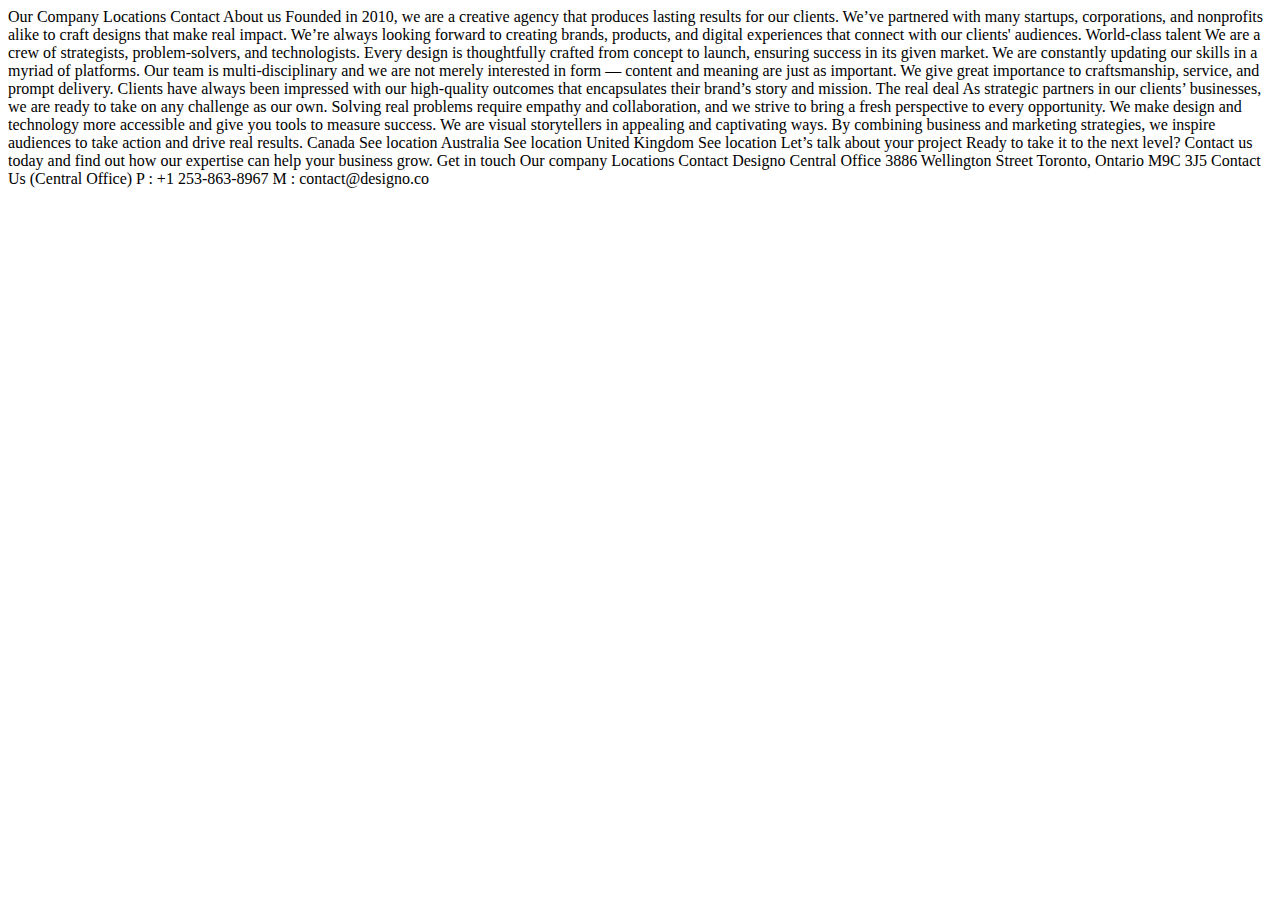
==== about.html @ b4355c68 "first commit" ====
<!DOCTYPE html>
<html lang="en">

<head>
  <meta charset="UTF-8">
  <meta name="viewport" content="width=device-width, initial-scale=1.0">

  <link rel="icon" type="image/png" sizes="32x32" href="./assets/favicon-32x32.png">
  <link rel="preconnect" href="https://fonts.googleapis.com">
  <link rel="preconnect" href="https://fonts.gstatic.com" crossorigin>
  <link href="https://fonts.googleapis.com/css2?family=Jost:wght@400;500&display=swap" rel="stylesheet">
  <title>Frontend Mentor | Designo Agency Website Challenge</title>
</head>

<body>
  Our Company
  Locations
  Contact

  About us
  Founded in 2010, we are a creative agency that produces lasting results for our clients.
  We’ve partnered with many startups, corporations, and nonprofits alike to craft designs
  that make real impact. We’re always looking forward to creating brands, products, and
  digital experiences that connect with our clients' audiences.

  World-class talent
  We are a crew of strategists, problem-solvers, and technologists. Every design is thoughtfully
  crafted from concept to launch, ensuring success in its given market. We are constantly updating
  our skills in a myriad of platforms.

  Our team is multi-disciplinary and we are not merely interested in form — content and meaning
  are just as important. We give great importance to craftsmanship, service, and prompt delivery.
  Clients have always been impressed with our high-quality outcomes that encapsulates their
  brand’s story and mission.

  The real deal
  As strategic partners in our clients’ businesses, we are ready to take on any challenge as our own.
  Solving real problems require empathy and collaboration, and we strive to bring a fresh perspective to every
  opportunity. We make design and technology more accessible and give you tools to measure success.

  We are visual storytellers in appealing and captivating ways. By combining business and marketing strategies,
  we inspire audiences to take action and drive real results.

  Canada
  See location

  Australia
  See location

  United Kingdom
  See location

  Let’s talk about your project
  Ready to take it to the next level? Contact us today and find out how our expertise can
  help your business grow.
  Get in touch

  Our company
  Locations
  Contact

  Designo Central Office
  3886 Wellington Street
  Toronto, Ontario M9C 3J5

  Contact Us (Central Office)
  P : +1 253-863-8967
  M : contact@designo.co
</body>

</html>
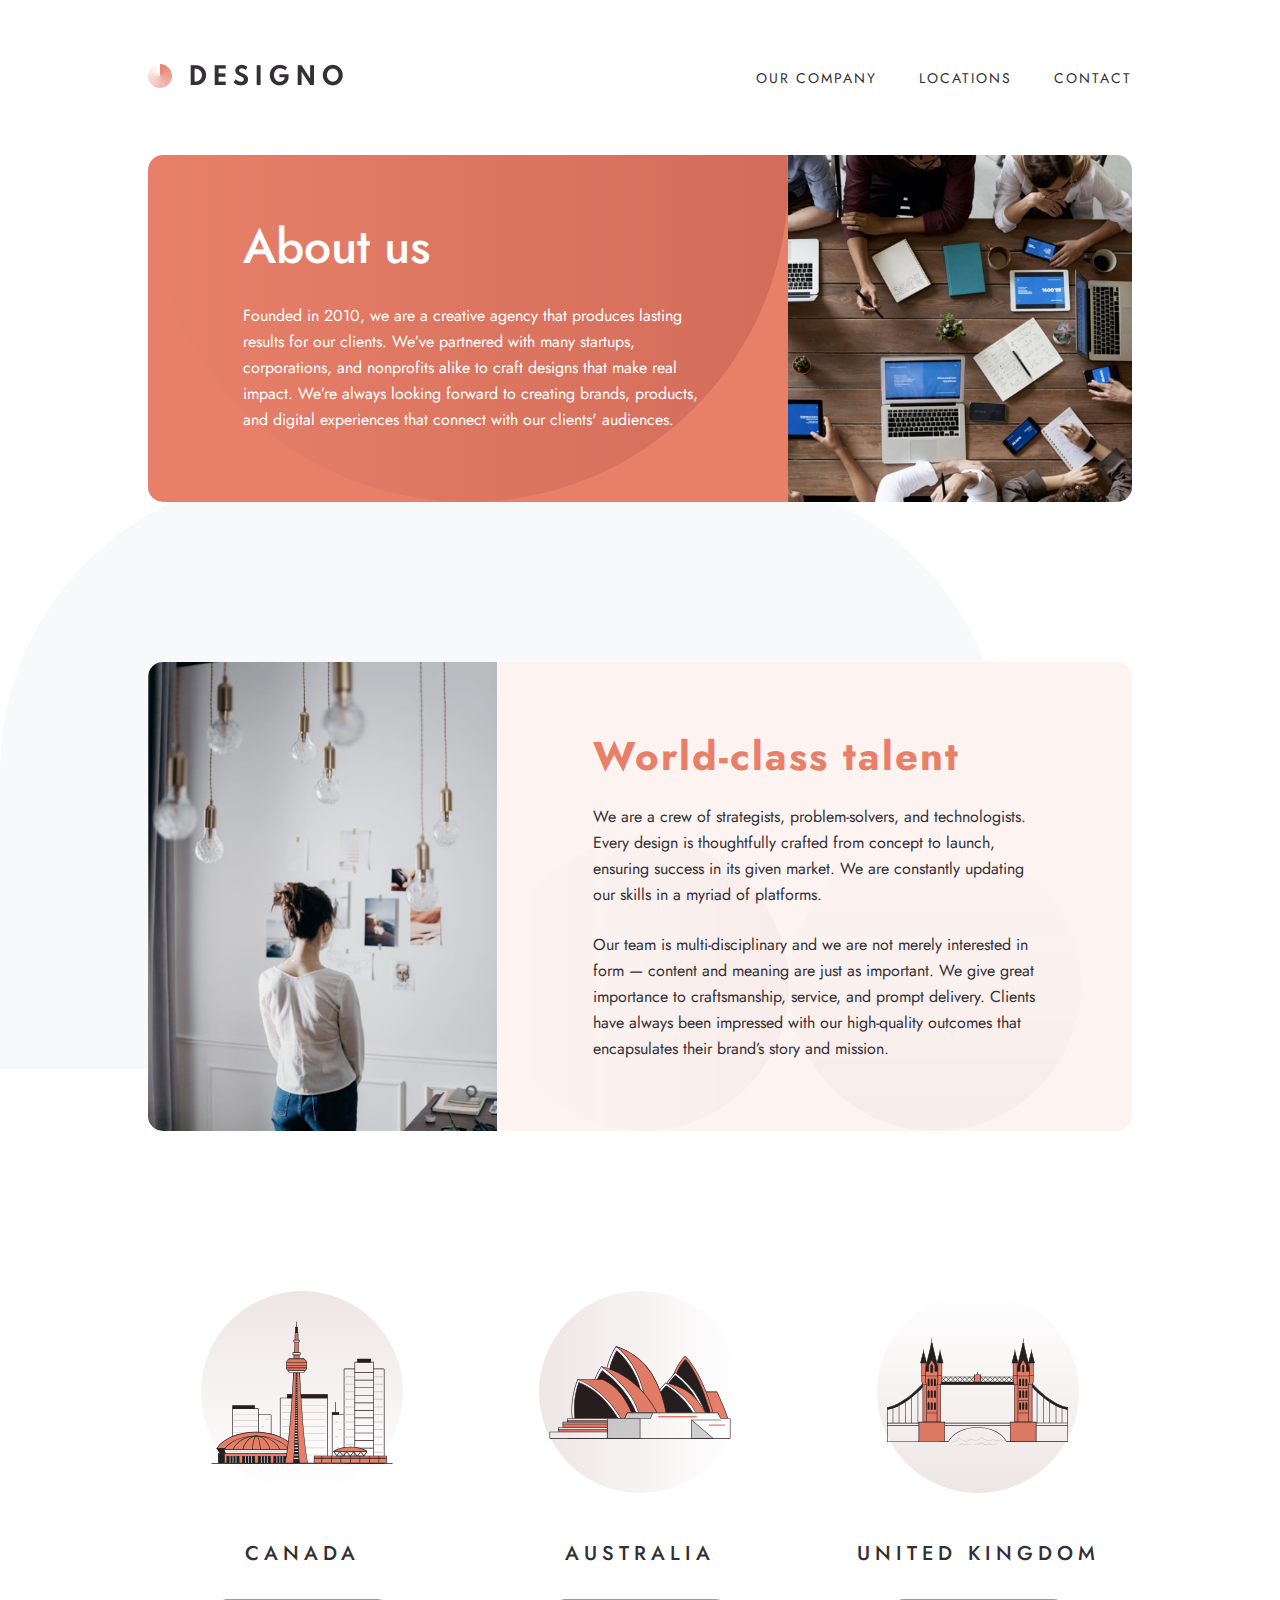
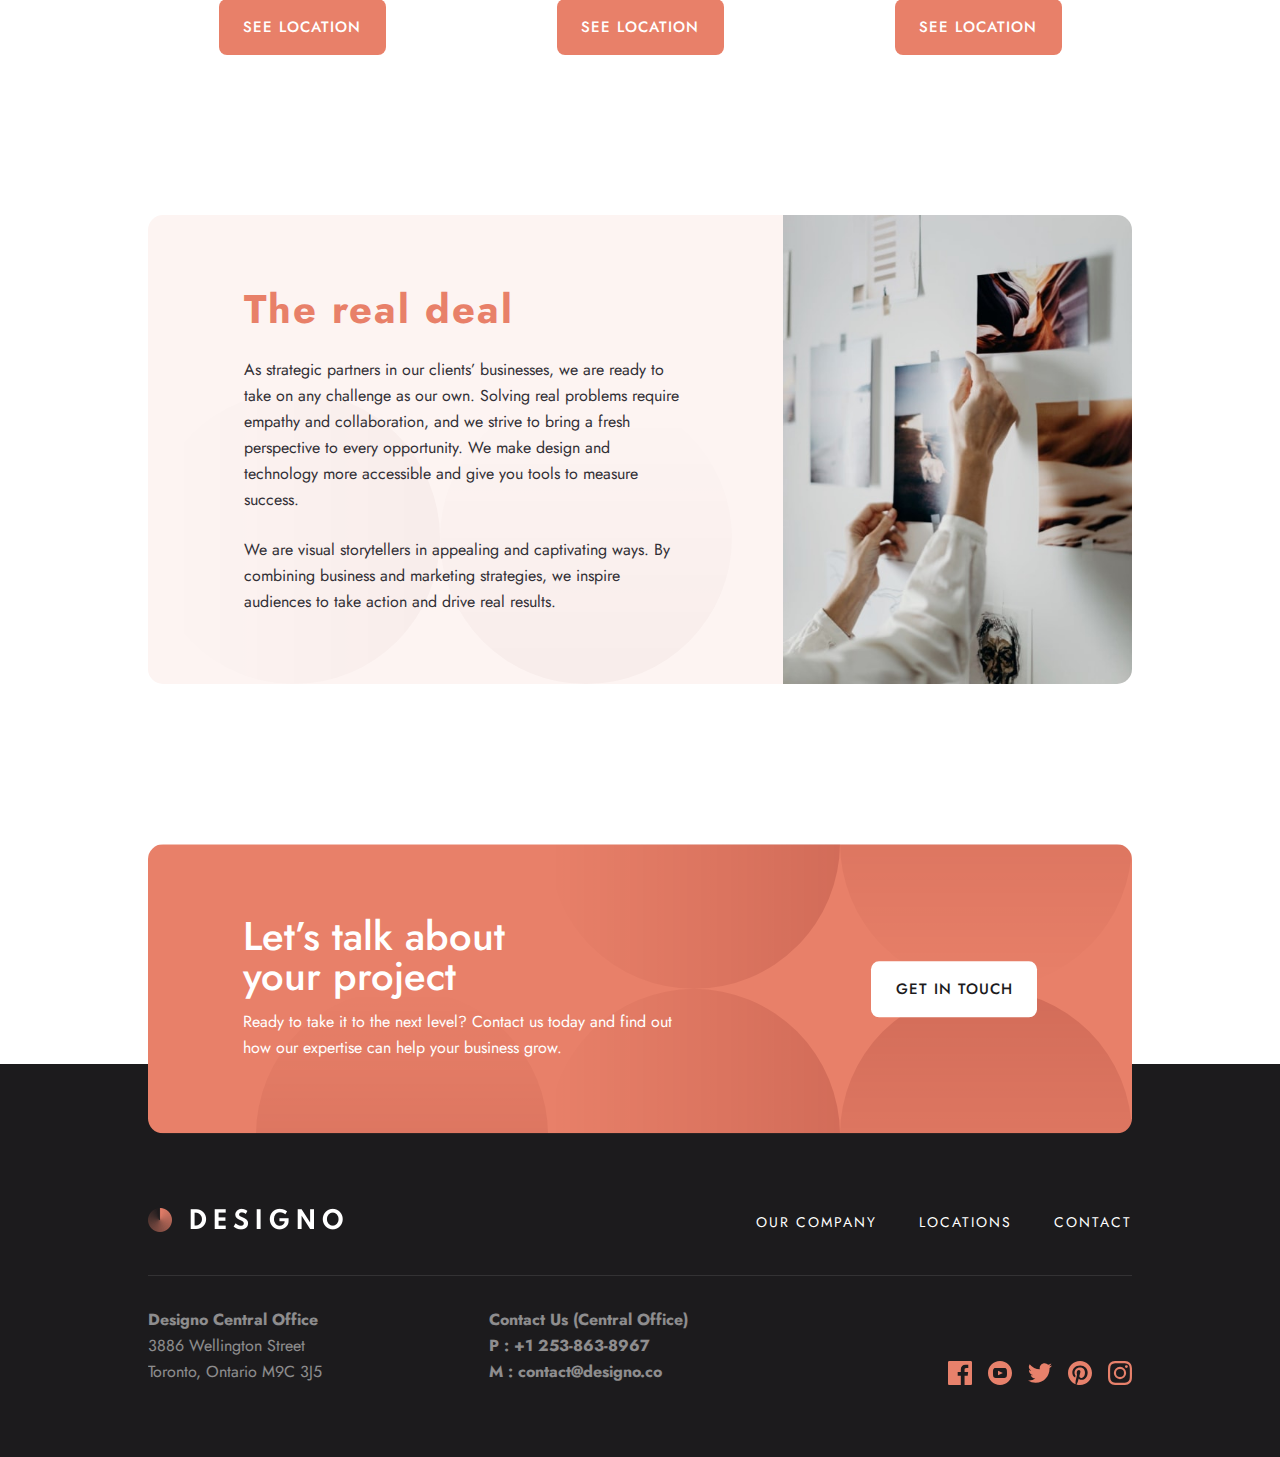
==== commit d1698730: "finished" ====
--- a/about.html
+++ b/about.html
@@ -8,64 +8,196 @@
   <link rel="icon" type="image/png" sizes="32x32" href="./assets/favicon-32x32.png">
   <link rel="preconnect" href="https://fonts.googleapis.com">
   <link rel="preconnect" href="https://fonts.gstatic.com" crossorigin>
-  <link href="https://fonts.googleapis.com/css2?family=Jost:wght@400;500&display=swap" rel="stylesheet">
+  <link href="https://fonts.googleapis.com/css2?family=Jost:wght@400;500;700&display=swap" rel="stylesheet">
   <title>Frontend Mentor | Designo Agency Website Challenge</title>
+  <link rel="stylesheet" href="css/style.css">
 </head>
 
 <body>
-  Our Company
-  Locations
-  Contact
-
-  About us
-  Founded in 2010, we are a creative agency that produces lasting results for our clients.
-  We’ve partnered with many startups, corporations, and nonprofits alike to craft designs
-  that make real impact. We’re always looking forward to creating brands, products, and
-  digital experiences that connect with our clients' audiences.
-
-  World-class talent
-  We are a crew of strategists, problem-solvers, and technologists. Every design is thoughtfully
-  crafted from concept to launch, ensuring success in its given market. We are constantly updating
-  our skills in a myriad of platforms.
-
-  Our team is multi-disciplinary and we are not merely interested in form — content and meaning
-  are just as important. We give great importance to craftsmanship, service, and prompt delivery.
-  Clients have always been impressed with our high-quality outcomes that encapsulates their
-  brand’s story and mission.
-
-  The real deal
-  As strategic partners in our clients’ businesses, we are ready to take on any challenge as our own.
-  Solving real problems require empathy and collaboration, and we strive to bring a fresh perspective to every
-  opportunity. We make design and technology more accessible and give you tools to measure success.
-
-  We are visual storytellers in appealing and captivating ways. By combining business and marketing strategies,
-  we inspire audiences to take action and drive real results.
-
-  Canada
-  See location
-
-  Australia
-  See location
-
-  United Kingdom
-  See location
-
-  Let’s talk about your project
-  Ready to take it to the next level? Contact us today and find out how our expertise can
-  help your business grow.
-  Get in touch
-
-  Our company
-  Locations
-  Contact
-
-  Designo Central Office
-  3886 Wellington Street
-  Toronto, Ontario M9C 3J5
-
-  Contact Us (Central Office)
-  P : +1 253-863-8967
-  M : contact@designo.co
+  <header class="header">
+    <div class="container">
+      <nav class="header__nav nav">
+        <a href="index.html" class="logo"><img src="./assets/shared/desktop/logo-dark.png" alt="designo logo"></a>
+
+        <ul class="nav__list flex hide-upto-md">
+          <li><a href="about.html">our company</a></li>
+          <li><a href="locations.html">locations</a></li>
+          <li><a href="contact.html">contact</a></li>
+        </ul>
+
+        <button id="menu-toggler">
+          <span></span>
+          <span></span>
+          <span></span>
+        </button>
+      </nav>
+    </div>
+
+    <div class="overlay">
+      <nav class="mobile-nav">
+        <ul class="mobile-nav-list">
+          <li><a href="about.html">our company</a></li>
+          <li><a href="locations.html">locations</a></li>
+          <li><a href="contact.html">contact</a></li>
+        </ul>
+      </nav>
+    </div>
+  </header>
+
+  <main class="u-main-huge-pb about-main">
+    <div class="container-sm">
+      <article class="flex about-hero-article text-white flex-col lg:flex-row roundness-from-md">
+        <picture class="lg:order-2">
+          <source media="(min-width: 992px)" srcset="./assets/about/desktop/image-about-hero.jpg">
+          <source media="(min-width: 768px)" srcset="./assets/about/tablet/image-about-hero.jpg">
+          <img class="h-full w-full" src="./assets/about/mobile/image-about-hero.jpg" alt="team sitting together">
+        </picture>
+
+        <div class="about-hero-article__text text-center lg:text-left lg:order-1 grid align-content-center">
+          <h1 class="heading-1">About us</h1>
+          <p class="paragraph">
+            Founded in 2010, we are a creative agency that produces lasting results for our clients.
+            We’ve partnered with many startups, corporations, and nonprofits alike to craft designs
+            that make real impact. We’re always looking forward to creating brands, products, and
+            digital experiences that connect with our clients' audiences.
+          </p>
+        </div>
+      </article>
+
+      <article class="about-article-block flex flex-col lg:flex-row roundness-from-md first-block">
+        <picture>
+          <source media="(min-width: 992px)" srcset="./assets/about/desktop/image-world-class-talent.jpg">
+          <source media="(min-width: 768px)" srcset="./assets/about/tablet/image-world-class-talent.jpg">
+          <img class="h-full w-full" src="./assets/about/mobile/image-world-class-talent.jpg"
+            alt="team sitting together">
+        </picture>
+
+        <div class="about-article-block__text grid align-content-center text-center lg:text-left">
+          <h2 class="heading-2 text-peach">World-class talent</h2>
+          <p class="paragraph">
+            We are a crew of strategists, problem-solvers, and technologists. Every design is thoughtfully
+            crafted from concept to launch, ensuring success in its given market. We are constantly updating
+            our skills in a myriad of platforms.
+          </p>
+
+          <p class="paragraph">
+            Our team is multi-disciplinary and we are not merely interested in form — content and meaning
+            are just as important. We give great importance to craftsmanship, service, and prompt delivery.
+            Clients have always been impressed with our high-quality outcomes that encapsulates their
+            brand’s story and mission.
+          </p>
+        </div>
+      </article>
+
+
+      <div class="locations grid lg:grid-col-3">
+        <div class="locations__item grid justify-items-center">
+          <div class="locations__item-img locations__item-img--1">
+            <img src="./assets/shared/desktop/illustration-canada.svg" alt="canada">
+          </div>
+
+          <h3 class="heading-3">canada</h3>
+          <a href="locations.html" class="btn btn--peach">see location</a>
+        </div>
+
+        <div class="locations__item grid justify-items-center">
+          <div class="locations__item-img locations__item-img--2">
+            <img src="./assets/shared/desktop/illustration-australia.svg" alt="canada">
+          </div>
+
+          <h3 class="heading-3">Australia</h3>
+          <a href="locations.html" class="btn btn--peach">see location</a>
+        </div>
+
+        <div class="locations__item grid justify-items-center">
+          <div class="locations__item-img locations__item-img--3">
+            <img src="./assets/shared/desktop/illustration-united-kingdom.svg" alt="canada">
+          </div>
+
+          <h3 class="heading-3">United Kingdom</h3>
+          <a href="locations.html" class="btn btn--peach">see location</a>
+        </div>
+      </div>
+
+
+      <article class="about-article-block flex flex-col lg:flex-row roundness-from-md">
+        <picture class="lg:order-2">
+          <source media="(min-width: 992px)" srcset="./assets/about/desktop/image-real-deal.jpg">
+          <source media="(min-width: 768px)" srcset="./assets/about/tablet/image-real-deal.jpg">
+          <img class="h-full w-full" src="./assets/about/mobile/image-real-deal.jpg" alt="team sitting together">
+        </picture>
+
+        <div class="about-article-block__text grid align-content-center text-center lg:text-left lg:order-1">
+          <h2 class="heading-2 text-peach">The real deal</h2>
+          <p class="paragraph">
+            As strategic partners in our clients’ businesses, we are ready to take on any challenge as our own.
+            Solving real problems require empathy and collaboration, and we strive to bring a fresh perspective to every
+            opportunity. We make design and technology more accessible and give you tools to measure success.
+          </p>
+
+          <p class="paragraph">
+            We are visual storytellers in appealing and captivating ways. By combining business and marketing
+            strategies,
+            we inspire audiences to take action and drive real results.
+
+          </p>
+        </div>
+      </article>
+    </div>
+  </main>
+
+  <footer class="footer footer--more-pad relative">
+    <!-- CTA BANNER -->
+    <article class="cta-banner container">
+      <div class="cta-banner__inner has-roundness">
+        <div class="cta-banner__text text-center lg:text-left">
+          <h3 class="heading">Let’s talk about your project</h3>
+          <p class="paragraph">
+            Ready to take it to the next level? Contact us today and find out how our expertise can help your business
+            grow.
+          </p>
+        </div>
+        <a href="contact.html" class="btn btn--white">Get in touch</a>
+      </div>
+    </article>
+    <!-- CTA BANNER -->
+    <div class="container">
+      <nav class="footer__nav nav flex-col md:flex-row">
+        <a href="index.html" class="logo"><img src="./assets/shared/desktop/logo-light.png" alt="designo logo"></a>
+        <div class="footer__nav-hr hide-from-md"></div>
+        <ul class="footer__nav-list nav__list flex flex-col md:flex-row text-center">
+          <li><a href="about.html">our company</a></li>
+          <li><a href="locations.html">locations</a></li>
+          <li><a href="contact.html">contact</a></li>
+        </ul>
+      </nav>
+
+      <div class="footer__details md:text-left text-center">
+        <div class="footer__details-contact text-white">
+          <p class="text-bold">Designo Central Office</b></p>
+          <p>3886 Wellington Street</p>
+          <p>Toronto, Ontario M9C 3J5</p>
+        </div>
+
+        <div class="footer__details-contact text-white text-bold">
+          <p>Contact Us (Central Office)</b></p>
+          <p>P : +1 253-863-8967</b></p>
+          <p>M : contact@designo.co</b></p>
+        </div>
+
+        <div class="footer__social flex items-center">
+          <a href="https://facebook.com"><img src="./assets/shared/desktop/icon-facebook.svg" alt="facebook icon"></a>
+          <a href="https://youtube.com"><img src="./assets/shared/desktop/icon-youtube.svg" alt="youtube icon"></a>
+          <a href="https://twitter.com"><img src="./assets/shared/desktop/icon-twitter.svg" alt="twitter icon"></a>
+          <a href="https://pinterest.com"><img src="./assets/shared/desktop/icon-pinterest.svg"
+              alt="pinterest icon"></a>
+          <a href="https://instagram.com"><img src="./assets/shared/desktop/icon-instagram.svg"
+              alt="instagram icon"></a>
+        </div>
+      </div>
+    </div>
+  </footer>
+  <script src="js/script.js"></script>
 </body>
 
 </html>--- a/css/style.css
+++ b/css/style.css
@@ -0,0 +1,1245 @@
+:root {
+  --color-peach: hsl(11, 73%, 66%);
+  --color-black: hsl(270, 3%, 11%);
+  --color-white: hsl(0, 0%, 100%);
+  --color-light-peach: hsl(11, 100%, 80%);
+  --color-lighter-peach: hsl(14, 76%, 97%);
+  --color-dark-grey: hsl(264, 5%, 20%);
+  --color-light-grey: hsl(210, 17%, 95%);
+  --ff-primary: "Jost", sans-serif;
+  --fs-14: 1.4rem;
+  --fs-15: 1.5rem;
+  --fs-16: 1.6rem;
+  --font-regular: 400;
+  --font-medium: 500;
+  --font-bold: 700;
+  --ls-1: 0.1rem;
+  --ls-2: 0.2rem;
+  --ls-5: 0.5rem;
+  --roundness: 1.5rem;
+  --roundness-btn: 0.8rem;
+  --transition-300: all 300ms ease;
+}
+
+/* pre resets */
+*,
+*::before,
+*::after {
+  margin: 0;
+  padding: 0;
+  box-sizing: inherit;
+}
+
+html {
+  font-size: 62.5%;
+  box-sizing: border-box;
+}
+
+body {
+  color: var(--color-dark-grey);
+  font-family: var(--ff-primary);
+  font-size: 1.6rem;
+  font-weight: var(--font-regular);
+  line-height: 2.6rem;
+  transition: all 300ms ease-in-out;
+  counter-reset: index;
+}
+
+img {
+  border: none;
+  display: block;
+  outline: none;
+  height: auto;
+}
+
+a,
+button {
+  text-decoration: none;
+  outline: none;
+  border: none;
+  background-color: transparent;
+  cursor: pointer;
+}
+
+ul,
+li {
+  list-style-type: none;
+}
+
+/**
+ * Basic typography style for copy text
+ */
+.text-white {
+  color: var(--color-white);
+}
+
+.text-peach {
+  color: var(--color-peach);
+}
+
+.text-bold {
+  font-weight: var(--font-bold);
+}
+
+.heading {
+  font-weight: var(--font-medium);
+}
+
+.heading-1 {
+  font-size: 3.2rem;
+  line-height: 3.6rem;
+  font-weight: var(--font-medium);
+}
+@media (min-width: 768px) {
+  .heading-1 {
+    font-size: 4.8rem;
+    line-height: 4.8rem;
+  }
+}
+
+.heading-2 {
+  font-size: 2.8rem;
+  line-height: 3.6rem;
+  letter-spacing: 0.14rem;
+}
+@media (min-width: 768px) {
+  .heading-2 {
+    font-size: 4rem;
+    line-height: 4.8rem;
+    letter-spacing: var(--ls-2);
+  }
+}
+
+.heading-3 {
+  font-size: 2rem;
+  line-height: 2.6rem;
+  letter-spacing: var(--ls-5);
+  text-transform: uppercase;
+  font-weight: var(--font-medium);
+}
+
+.paragraph {
+  font-size: 1.5rem;
+  font-weight: var(--font-regular);
+  line-height: 2.5rem;
+}
+@media (min-width: 768px) {
+  .paragraph {
+    font-size: 1.6rem;
+    line-height: 2.6rem;
+  }
+}
+
+.flex {
+  display: flex;
+}
+
+.flex-col {
+  flex-direction: column;
+}
+
+@media (min-width: 768px) {
+  .md\:flex-row {
+    flex-direction: row;
+  }
+}
+
+@media (min-width: 992px) {
+  .lg\:flex-row {
+    flex-direction: row;
+  }
+}
+
+/* Reusable grid utilities  */
+.grid {
+  display: grid;
+}
+
+@media (min-width: 768px) {
+  .md\:grid-col-2 {
+    grid-template-columns: repeat(2, minmax(0, 1fr));
+  }
+}
+
+@media (min-width: 992px) {
+  .lg\:grid-col-2 {
+    grid-template-columns: repeat(2, minmax(0, 1fr));
+  }
+}
+
+@media (min-width: 992px) {
+  .lg\:grid-col-3 {
+    grid-template-columns: repeat(3, minmax(0, 1fr));
+  }
+}
+
+.text-center {
+  text-align: center;
+}
+
+@media (min-width: 768px) {
+  .md\:text-left {
+    text-align: left;
+  }
+}
+
+@media (min-width: 992px) {
+  .lg\:text-left {
+    text-align: left;
+  }
+}
+
+.items-center {
+  align-items: center;
+}
+
+.justify-items-center {
+  justify-items: center;
+}
+
+.align-content-center {
+  align-content: center;
+}
+
+/* Display utilities for different viewport width*/
+@media only screen and (max-width: 767px) {
+  .hide-upto-md {
+    display: none;
+  }
+}
+
+@media (min-width: 768px) {
+  .hide-from-md {
+    display: none;
+  }
+}
+
+@media only screen and (max-width: 992px) {
+  .hide-upto-lg {
+    display: none;
+  }
+}
+
+@media only screen and (min-width: 992px) {
+  .hide-from-lg {
+    display: none;
+  }
+}
+
+.u-main-huge-pb {
+  padding-bottom: 28.5rem;
+}
+@media (min-width: 768px) {
+  .u-main-huge-pb {
+    padding-bottom: 33rem;
+  }
+}
+@media (min-width: 992px) {
+  .u-main-huge-pb {
+    padding-bottom: 38rem;
+  }
+}
+
+.u-mt-160-res {
+  margin-top: 9.6rem;
+}
+@media (min-width: 768px) {
+  .u-mt-160-res {
+    margin-top: 12rem;
+  }
+}
+@media (min-width: 992px) {
+  .u-mt-160-res {
+    margin-top: 16rem;
+  }
+}
+
+.h-full {
+  height: 100%;
+}
+
+.w-full {
+  width: 100%;
+}
+
+.has-roundness {
+  border-radius: var(--roundness);
+}
+
+.overflow-hidden {
+  overflow: hidden;
+}
+
+.relative {
+  position: relative;
+}
+
+@media (min-width: 992px) {
+  .lg\:order-1 {
+    order: 1;
+  }
+}
+
+@media (min-width: 992px) {
+  .lg\:order-2 {
+    order: 2;
+  }
+}
+
+.container {
+  width: 100%;
+  padding-inline: 2.4rem;
+  margin-inline: auto;
+}
+
+@media (min-width: 576px) {
+  .container,
+.container-sm {
+    max-width: 540px;
+    margin-inline: auto;
+    padding-inline: 0;
+  }
+}
+@media (min-width: 768px) {
+  .container,
+.container-sm {
+    max-width: 69rem;
+  }
+}
+@media (min-width: 992px) {
+  .container,
+.container-sm,
+.container-lg {
+    max-width: 884px;
+    margin-inline: auto;
+  }
+}
+@media (min-width: 1200px) {
+  .container,
+.container-sm,
+.container-lg {
+    max-width: 984px;
+  }
+}
+@media (min-width: 1400px) {
+  .container,
+.container-sm,
+.container-lg {
+    max-width: 1110px;
+  }
+}
+.logo img {
+  max-width: 20.2rem;
+}
+
+.header {
+  padding-block: 3.4rem;
+}
+@media (min-width: 768px) {
+  .header {
+    padding-block: 6.4rem;
+  }
+}
+.header__nav {
+  --link-color: hsl(264, 5%, 20%);
+}
+
+.footer__nav {
+  --link-color: hsl(0, 0%, 100%);
+}
+.footer__nav-list {
+  gap: 3.2rem;
+}
+
+.nav {
+  display: flex;
+  align-items: center;
+  justify-content: space-between;
+}
+
+@media (min-width: 768px) {
+  .nav__list {
+    gap: 4.2rem;
+  }
+}
+.nav__list a:link,
+.nav__list a:visited {
+  font-size: var(--fs-14);
+  text-transform: uppercase;
+  color: var(--link-color);
+  font-weight: var(--font-regular);
+  line-height: 1;
+  letter-spacing: var(--ls-2);
+}
+.nav__list a:hover,
+.nav__list a:active {
+  text-decoration: underline;
+}
+
+#menu-toggler {
+  border: none;
+  background: transparent;
+  margin-left: auto;
+  height: 1.7rem;
+  display: grid;
+  gap: 0.4rem;
+}
+#menu-toggler span {
+  display: block;
+  position: relative;
+  width: 2.4rem;
+  height: 0.4rem;
+  background-color: var(--color-black);
+  transition: 300ms ease-in-out;
+  transition-property: margin, transform, opacity, transform-origin;
+}
+#menu-toggler:focus-visible {
+  outline: 2px dotted var(--color-black);
+  outline-offset: 1rem;
+}
+@media (min-width: 576px) {
+  #menu-toggler {
+    display: none;
+  }
+}
+
+.open #menu-toggler span:nth-child(1) {
+  transform-origin: top left;
+  margin-top: -0.15rem;
+  transform: rotate(45deg);
+}
+.open #menu-toggler span:nth-child(2) {
+  transform: translateX(100%);
+  opacity: 0;
+}
+.open #menu-toggler span:nth-child(3) {
+  transform-origin: bottom left;
+  margin-bottom: -0.15rem;
+  transform: rotate(-45deg);
+}
+
+.overlay {
+  position: fixed;
+  top: 9.6rem;
+  left: 0;
+  right: 0;
+  bottom: 0;
+  background-color: rgba(0, 0, 0, 0);
+  z-index: 20;
+  transform: translateX(100%);
+  transition: 300ms ease-in-out;
+  transition-property: transform, backround-color;
+}
+
+.open .overlay {
+  background-color: rgba(0, 0, 0, 0.5);
+  transform: translateX(0);
+}
+@media (min-width: 576px) {
+  .open .overlay {
+    display: none;
+  }
+}
+
+.mobile-nav {
+  background-color: var(--color-black);
+  margin-left: auto;
+}
+.mobile-nav-list {
+  display: grid;
+  gap: 3.2rem;
+  padding-block: 4.8rem;
+  padding-inline: 2.4rem;
+}
+.mobile-nav-list a:link,
+.mobile-nav-list a:visited {
+  font-size: 2.4rem;
+  color: var(--color-white);
+  font-weight: var(--font-regular);
+  line-height: 2.5rem;
+  letter-spacing: var(--ls-2);
+  text-transform: uppercase;
+}
+
+.footer {
+  background-color: var(--color-black);
+}
+.footer--less-pad {
+  padding-block: 6.4rem;
+}
+@media (min-width: 768px) {
+  .footer--less-pad {
+    padding-block: 8rem;
+  }
+}
+@media (min-width: 992px) {
+  .footer--less-pad {
+    padding-block: 7.2rem;
+  }
+}
+.footer--more-pad {
+  padding-top: 21.3rem;
+  padding-bottom: 6.4rem;
+}
+@media (min-width: 768px) {
+  .footer--more-pad {
+    padding-top: 16.6rem;
+    padding-bottom: 8rem;
+  }
+}
+@media (min-width: 992px) {
+  .footer--more-pad {
+    padding-top: 14.4rem;
+    padding-bottom: 7.2rem;
+  }
+}
+@media (min-width: 768px) {
+  .footer__nav {
+    padding-bottom: 4rem;
+  }
+}
+.footer__nav-hr {
+  width: 100%;
+  height: 1px;
+  background-color: #fff;
+  margin-block: 3.2rem;
+  opacity: 10%;
+}
+.footer__details {
+  display: grid;
+  grid-gap: 4rem;
+  justify-items: center;
+  margin-top: 4rem;
+}
+@media (min-width: 768px) {
+  .footer__details {
+    grid-template-columns: repeat(3, 1fr);
+    border-top: 1px solid rgba(255, 255, 255, 0.1);
+    justify-items: start;
+    padding-top: 3.1rem;
+    margin-top: 0;
+  }
+}
+.footer__details-contact {
+  opacity: 50%;
+}
+.footer__social {
+  gap: 1.6rem;
+}
+@media (min-width: 768px) {
+  .footer__social {
+    justify-self: end;
+    align-self: end;
+  }
+}
+
+.btn {
+  font-size: var(--fs-15);
+  font-weight: var(--font-medium);
+  line-height: 2.2rem;
+  letter-spacing: var(--ls-1);
+  text-transform: uppercase;
+  border-radius: var(--roundness-btn);
+  padding: 1.7rem 2.45rem;
+  transition: all 300ms ease;
+}
+.btn:hover {
+  color: var(--color-white);
+  background-color: var(--color-light-peach);
+}
+
+.btn--white {
+  background-color: var(--color-white);
+  color: var(--color-black);
+}
+
+.btn--peach {
+  background-color: var(--color-peach);
+  color: var(--color-white);
+}
+
+.cta-banner {
+  width: 100%;
+  position: absolute;
+  top: 0%;
+  left: 50%;
+  transform: translate(-50%, -50%);
+}
+@media (min-width: 768px) {
+  .cta-banner {
+    transform: translate(-50%, -76%);
+  }
+}
+.cta-banner__inner {
+  padding: 6.4rem 2.4rem;
+  display: flex;
+  justify-content: space-between;
+  align-items: center;
+  flex-direction: column;
+  gap: 3.2rem;
+  background-color: var(--color-peach);
+  background-image: url("../../assets/shared/desktop/bg-pattern-call-to-action.svg");
+  background-repeat: no-repeat;
+  background-position: center -15%;
+}
+@media (min-width: 992px) {
+  .cta-banner__inner {
+    padding: 7.2rem 9.5rem;
+    flex-direction: row;
+    background-position: center right;
+  }
+}
+.cta-banner__text {
+  color: var(--color-white);
+  display: grid;
+  justify-items: center;
+  grid-gap: 1.3rem;
+}
+@media (min-width: 992px) {
+  .cta-banner__text {
+    justify-items: start;
+  }
+}
+.cta-banner__text h3 {
+  font-size: 3.2rem;
+  line-height: 3.6rem;
+}
+@media (min-width: 768px) {
+  .cta-banner__text h3 {
+    max-width: 27.5rem;
+    font-size: 4rem;
+    line-height: 1;
+  }
+}
+@media (min-width: 768px) {
+  .cta-banner__text .paragraph {
+    max-width: 46rem;
+  }
+}
+
+.home-hero {
+  position: relative;
+  max-height: 84.3rem;
+  display: grid;
+  justify-content: center;
+  align-items: start;
+  background-color: var(--color-peach);
+  overflow: hidden;
+}
+@media (min-width: 768px) {
+  .home-hero {
+    border-radius: var(--roundness);
+  }
+}
+@media (min-width: 992px) {
+  .home-hero {
+    grid-template-columns: repeat(2, 1fr);
+    justify-content: space-between;
+  }
+}
+@media (min-width: 992px) {
+  .home-hero {
+    padding-left: 9.5rem;
+    max-height: 64rem;
+    grid-gap: 1.5rem;
+  }
+}
+.home-hero__text-wrapper {
+  display: grid;
+  padding-top: rem;
+  justify-items: center;
+  max-width: 54rem;
+  padding-inline: 2.4rem;
+  padding-top: 8rem;
+}
+@media (min-width: 768px) {
+  .home-hero__text-wrapper {
+    padding-inline: 0;
+    padding-top: 6rem;
+  }
+}
+@media (min-width: 992px) {
+  .home-hero__text-wrapper {
+    padding-top: 14.5rem;
+    padding-bottom: 14.5rem;
+    justify-items: start;
+  }
+}
+.home-hero__text-wrapper .paragraph {
+  max-width: 45rem;
+  margin-top: 2.5rem;
+  margin-bottom: 1.9rem;
+}
+@media (min-width: 992px) {
+  .home-hero__text-wrapper .paragraph {
+    max-width: 44.5rem;
+    margin-bottom: 4rem;
+  }
+}
+.home-hero__img-wrapper {
+  background-image: url("../../assets/home/desktop/image-hero-phone.png");
+  background-repeat: no-repeat;
+  background-position: center -7rem;
+  align-self: stretch;
+  height: 48.8rem;
+  margin-top: -3rem;
+}
+@media (min-width: 992px) {
+  .home-hero__img-wrapper {
+    background-position: center -2.5rem;
+    height: auto;
+    margin-top: 0;
+  }
+}
+.home-hero::before {
+  position: absolute;
+  content: "";
+  display: block;
+  height: 64rem;
+  width: 64rem;
+  background-image: url("../../assets/home/desktop/bg-pattern-hero-home.svg");
+  top: 50%;
+  transform: translateY(-50%);
+}
+@media (min-width: 768px) {
+  .home-hero::before {
+    right: -12.1rem;
+  }
+}
+@media (min-width: 992px) {
+  .home-hero::before {
+    top: 0;
+    right: 0;
+    transform: translateY(0);
+  }
+}
+
+.services {
+  display: grid;
+  grid-template-areas: "web" "app" "graphic";
+  grid-row-gap: 2.5rem;
+  margin-block: 12rem;
+}
+@media (min-width: 992px) {
+  .services {
+    grid-template-columns: repeat(2, 1fr);
+    grid-template-rows: repeat(2, 1fr);
+    grid-template-areas: "web app" "web graphic";
+    grid-column-gap: 3rem;
+    grid-row-gap: 2.4rem;
+    margin-block: 16rem;
+  }
+}
+
+.web-design {
+  grid-area: web;
+}
+
+.app-design {
+  grid-area: app;
+}
+
+.graphic-design {
+  grid-area: graphic;
+}
+
+.service {
+  position: relative;
+  border-radius: var(--roundness);
+  overflow: hidden;
+}
+.service__text {
+  position: absolute;
+  inset: 0;
+  background-color: rgba(28, 27, 29, 0.4967);
+  transition: var(--transition-300);
+  display: grid;
+  align-content: center;
+  justify-items: center;
+  grid-gap: 1.2rem;
+}
+@media (min-width: 768px) {
+  .service__text {
+    grid-gap: 2.4rem;
+  }
+}
+.service__text a:link,
+.service__text a:visited {
+  font-size: 1.5rem;
+  font-weight: var(--font-medium);
+  letter-spacing: var(--ls-5);
+  line-height: 2.2rem;
+  color: var(--color-white);
+  text-transform: uppercase;
+  display: flex;
+  align-items: center;
+  gap: 2.1rem;
+  justify-content: center;
+}
+.service__text a:link img,
+.service__text a:visited img {
+  width: 0.4rem;
+  height: 0.8rem;
+}
+.service__text:hover {
+  background-color: rgba(232, 128, 105, 0.8);
+}
+
+.features {
+  gap: 2.4rem;
+}
+@media (min-width: 992px) {
+  .features {
+    gap: 3rem;
+  }
+}
+
+.feature {
+  display: grid;
+  justify-items: center;
+  align-items: center;
+  grid-gap: 4.8rem;
+}
+@media (min-width: 768px) {
+  .feature {
+    grid-auto-flow: column;
+  }
+}
+@media (min-width: 992px) {
+  .feature {
+    grid-auto-flow: row;
+    grid-gap: 5.3rem;
+  }
+}
+.feature__img {
+  position: relative;
+}
+.feature__img::before {
+  content: "";
+  position: absolute;
+  display: block;
+  width: 20.2rem;
+  height: 20.2rem;
+  background-image: url("../../assets/shared/desktop/bg-pattern-small-circle.svg");
+  background-repeat: no-repeat;
+}
+.feature__img-2::before {
+  transform: rotate(270deg);
+}
+.feature__img-3::before {
+  transform: rotate(90deg);
+}
+.feature__text {
+  display: grid;
+  grid-gap: 3.2rem;
+  text-align: center;
+}
+@media (min-width: 768px) {
+  .feature__text {
+    text-align: left;
+    grid-gap: 1.6rem;
+  }
+}
+@media (min-width: 992px) {
+  .feature__text {
+    text-align: center;
+    grid-gap: 3.2rem;
+  }
+}
+
+.home-main::before, .home-main::after {
+  display: none;
+  content: "";
+  position: absolute;
+  width: 1006px;
+  height: 594px;
+  background-image: url("../../assets/shared/desktop/bg-pattern-leaf.svg");
+}
+@media (min-width: 992px) {
+  .home-main::before, .home-main::after {
+    display: block;
+  }
+}
+.home-main::before {
+  left: 0;
+  top: 475px;
+}
+.home-main::after {
+  right: 0;
+  bottom: 7.4rem;
+  transform: rotate(-180deg);
+  z-index: -1;
+}
+
+.service-top-banner {
+  padding: 6.4rem 2.4rem;
+  background-color: var(--color-peach);
+  background-repeat: no-repeat;
+  background-position: center right;
+}
+.service-top-banner__inner {
+  max-width: 40rem;
+  margin-inline: auto;
+}
+.service-top-banner__inner h2 {
+  margin-bottom: 2.4rem;
+}
+
+.web-design-banner {
+  background-image: url("../../assets/web-design/desktop/bg-pattern-intro-web.svg");
+}
+
+.app-design-banner {
+  background-image: url("../../assets/app-design/desktop/bg-pattern-intro-app.svg");
+}
+
+.graphic-design-banner {
+  background-image: url("../../assets/graphic-design/desktop/bg-pattern-intro-graphic.svg");
+}
+
+.service-main::before {
+  display: none;
+  content: "";
+  position: absolute;
+  top: 12.6rem;
+  left: 0;
+  width: 1006px;
+  height: 594px;
+  background-image: url("../../assets/shared/desktop/bg-pattern-leaf.svg");
+  z-index: -1;
+}
+@media (min-width: 992px) {
+  .service-main::before {
+    display: block;
+  }
+}
+
+.service-portfolio {
+  grid-row-gap: 3.2rem;
+  grid-column-gap: 3rem;
+}
+.service-portfolio__item {
+  position: relative;
+  border-radius: var(--roundness);
+  overflow: hidden;
+  cursor: pointer;
+  display: grid;
+  grid-auto-flow: row;
+  grid-template-columns: 1fr;
+}
+@media (min-width: 768px) {
+  .service-portfolio__item {
+    grid-auto-flow: column;
+    grid-template-columns: repeat(2, 1fr);
+  }
+}
+@media (min-width: 992px) {
+  .service-portfolio__item {
+    grid-auto-flow: row;
+    grid-template-columns: 1fr;
+  }
+}
+.service-portfolio__item img {
+  width: 100%;
+}
+.service-portfolio__item figcaption {
+  background-color: #fdf4f2;
+  padding: 3.2rem;
+  text-align: center;
+  display: grid;
+  align-content: center;
+  grid-gap: 1.6rem;
+  transition-property: background-color, color;
+  transition-duration: 275ms;
+  transition-timing-function: ease-in;
+}
+.service-portfolio__item figcaption h3 {
+  color: var(--color-peach);
+  transition: inherit;
+}
+.service-portfolio__item figcaption p {
+  transition: inherit;
+}
+.service-portfolio__item:hover figcaption {
+  background-color: var(--color-peach);
+  color: var(--color-white);
+}
+.service-portfolio__item:hover figcaption h3 {
+  color: var(--color-white);
+}
+
+.related-services {
+  grid-gap: 2.4rem;
+}
+@media (min-width: 992px) {
+  .related-services {
+    grid-gap: 3rem;
+  }
+}
+
+.about-hero-article__text {
+  background-color: var(--color-peach);
+  background-image: url("../../assets/about/mobile/bg-pattern-hero-about-mobile.svg");
+  background-repeat: no-repeat;
+  background-position: right -13rem;
+  width: 100%;
+  padding-inline: 2.4rem;
+  padding-block: 8rem;
+  grid-gap: 2.4rem;
+}
+@media (min-width: 768px) {
+  .about-hero-article__text {
+    padding-block: 6.4rem;
+    padding-inline: 5.8rem;
+    grid-gap: 3.2rem;
+    background-image: url("../../assets/about/desktop/bg-pattern-hero-about-desktop.svg");
+    background-position: left bottom;
+    background-size: 100%;
+  }
+}
+@media (min-width: 992px) {
+  .about-hero-article__text {
+    padding-left: 9.5rem;
+    padding-right: 8.2rem;
+    max-width: 64rem;
+  }
+}
+
+@media (min-width: 768px) {
+  .roundness-from-md {
+    border-radius: var(--roundness);
+    overflow: hidden;
+  }
+}
+
+@media (min-width: 992px) {
+  .about-main {
+    background-image: url("../../assets/shared/desktop/bg-pattern-leaf.svg");
+    background-repeat: no-repeat;
+    background-position-x: 0;
+    background-position-y: 32rem;
+  }
+}
+
+.about-article-block__text {
+  background-color: var(--color-lighter-peach);
+  background-image: url("../../assets/shared/desktop/bg-pattern-two-circles.svg");
+  background-repeat: no-repeat;
+  background-position: left bottom;
+  padding-inline: 2.4rem;
+  padding-block: 8rem;
+}
+@media (min-width: 768px) {
+  .about-article-block__text {
+    padding-inline: 5.8rem;
+    padding-block: 6.8rem;
+  }
+}
+@media (min-width: 992px) {
+  .about-article-block__text {
+    max-width: 63.5rem;
+    width: 100%;
+    padding-inline: 9.6rem;
+  }
+}
+.about-article-block__text .paragraph {
+  margin-top: 2.4rem;
+}
+@media (min-width: 768px) {
+  .about-article-block:is(.first-block) {
+    margin-top: 12rem;
+  }
+}
+@media (min-width: 992px) {
+  .about-article-block:is(.first-block) {
+    margin-top: 16rem;
+  }
+}
+
+.locations {
+  grid-gap: 8rem;
+  padding-block: 12rem;
+}
+@media (min-width: 992px) {
+  .locations {
+    grid-gap: 3rem;
+    padding-block: 16rem;
+  }
+}
+.locations__item h3 {
+  margin-top: 4.8rem;
+}
+.locations__item .btn {
+  margin-top: 3.2rem;
+}
+.locations__item-img {
+  position: relative;
+}
+.locations__item-img::before {
+  content: "";
+  position: absolute;
+  inset: 0;
+  background-image: url("../../assets/shared/desktop/bg-pattern-small-circle.svg");
+  background-repeat: no-repeat;
+}
+.locations__item-img--1::before {
+  transform: rotate(90deg);
+}
+.locations__item-img--3::before {
+  transform: rotate(-90deg);
+}
+
+@media (min-width: 768px) {
+  .location {
+    gap: 3rem;
+  }
+}
+.location__details {
+  flex-grow: 1;
+  background-color: var(--color-lighter-peach);
+  background-image: url("../../assets/shared/desktop/bg-pattern-two-circles.svg");
+  background-repeat: no-repeat;
+  background-position: bottom;
+  display: flex;
+  justify-content: center;
+  padding-inline: 2.4rem;
+}
+.location__details-inner {
+  max-width: 54rem;
+  width: 100%;
+  grid-gap: 2.4rem;
+  padding-block: 8rem;
+  justify-items: center;
+}
+@media (min-width: 768px) {
+  .location__details-inner {
+    padding-block: 8.8rem;
+    justify-items: start;
+  }
+  .location__details-inner .heading-2 {
+    grid-row: 1/2;
+    grid-column: 1/-1;
+  }
+}
+.location + .location {
+  margin-top: 4rem;
+}
+@media (min-width: 768px) {
+  .location + .location {
+    margin-top: 3.2rem;
+  }
+}
+
+@media (min-width: 992px) {
+  .contact-main {
+    background-image: url("../../assets/shared/desktop/bg-pattern-leaf.svg");
+    background-repeat: no-repeat;
+    background-position: right 130%;
+  }
+}
+
+.contact-form-block {
+  background-color: var(--color-peach);
+  padding-block: 7.2rem;
+  padding-inline: 2.4rem;
+  background-image: url("../../assets/contact/mobile/bg-pattern-hero-contact-mobile.svg");
+  background-repeat: no-repeat;
+  grid-gap: 4.8rem;
+  justify-items: center;
+}
+@media (min-width: 768px) {
+  .contact-form-block {
+    background-image: url("../../assets/contact/desktop/bg-pattern-hero-desktop.svg");
+    background-position: -1rem bottom;
+    grid-gap: 4rem;
+  }
+}
+@media (min-width: 992px) {
+  .contact-form-block {
+    padding-block: 5.5rem;
+    grid-gap: 2rem;
+  }
+}
+.contact-form-block article {
+  grid-gap: 2.4rem;
+}
+@media (min-width: 768px) {
+  .contact-form-block article {
+    grid-gap: 3.2rem;
+    max-width: 57.3rem;
+  }
+}
+@media (min-width: 992px) {
+  .contact-form-block article {
+    justify-self: end;
+    max-width: 44.5rem;
+    margin-top: -2rem;
+  }
+}
+
+.form {
+  width: 100%;
+  display: grid;
+  grid-row-gap: 2.3rem;
+  justify-items: center;
+  max-width: 57.3rem;
+}
+@media (min-width: 992px) {
+  .form {
+    max-width: 38rem;
+  }
+}
+.form__input {
+  width: 100%;
+  color: var(--color-white);
+  background-color: transparent;
+  font-size: 1.5rem;
+  font-family: var(--ff-primary);
+  font-weight: var(--font-medium);
+  outline: none;
+  border: none;
+  border-bottom: 1px solid var(--color-white);
+  padding-bottom: 1.2rem;
+  padding-left: 1.6rem;
+}
+.form__input:focus {
+  border-width: 3px;
+}
+.form__input::placeholder {
+  color: var(--color-white);
+  font-size: inherit;
+  font-family: inherit;
+  font-weight: inherit;
+  opacity: 0.5;
+}
+.form__input[name=message] {
+  min-height: 9.4rem;
+}
+.form__input-error::placeholder {
+  opacity: 1;
+}
+.form button {
+  padding-inline: 4.7rem;
+}
+@media (min-width: 768px) {
+  .form button {
+    justify-self: end;
+  }
+}
+.form__group {
+  position: relative;
+  width: 100%;
+}
+.form__error {
+  position: absolute;
+  line-height: 1;
+  font-size: 1.2rem;
+  right: 1.2rem;
+  bottom: 1.5rem;
+  color: var(--color-white);
+  font-weight: var(--font-regular);
+  font-style: italic;
+  display: flex;
+  align-items: center;
+  gap: 0.9rem;
+}/*# sourceMappingURL=style.css.map */